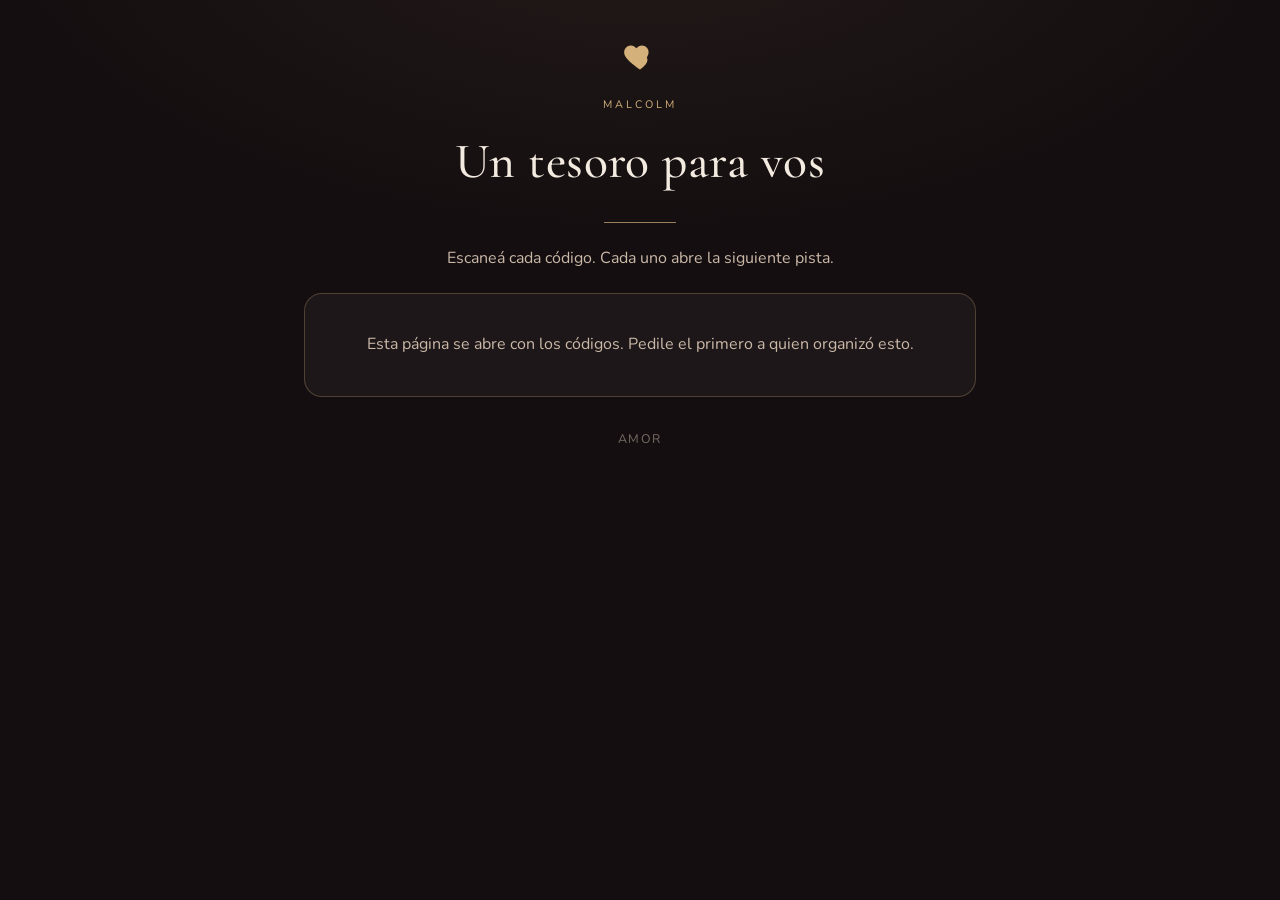
==== index.html @ dff25304 "Add hunt viewer page" ====
<!DOCTYPE html>
<html lang="es">
<head>
  <meta charset="utf-8" />
  <meta name="viewport" content="width=device-width, initial-scale=1, viewport-fit=cover" />
  <meta name="theme-color" content="#140e10" />
  <meta name="robots" content="noindex,nofollow" />
  <title>Para vos</title>
  <link rel="preconnect" href="https://fonts.googleapis.com" />
  <link rel="preconnect" href="https://fonts.gstatic.com" crossorigin />
  <link href="https://fonts.googleapis.com/css2?family=Cormorant+Garamond:ital,wght@0,500;0,600;1,500&family=Nunito:wght@400;600&display=swap" rel="stylesheet" />
  <link rel="stylesheet" href="styles.css" />
</head>
<body>
  <main class="wrap" id="app"></main>
  <script src="clues.js"></script>
  <script>
    const params = new URLSearchParams(location.search);
    const n = parseInt(params.get("s") || "0", 10);
    const H = window.HUNT;
    const t = (es, en) => (H.language === "en" ? en : es);

    function heart() {
      return `<div class="mark" aria-hidden="true">
        <svg viewBox="0 0 24 24" fill="currentColor"><path d="M12 21s-6.7-4.35-9.33-8.02C.7 10.4 1.1 6.9 4.1 5.4c2-.98 4.2-.2 5.5 1.5C10.9 5.2 13.1 4.42 15.1 5.4c3 1.5 3.4 5 1.43 7.58C18.7 16.65 12 21 12 21z"/></svg>
      </div>`;
    }

    function renderCover() {
      document.getElementById("app").innerHTML = `
        ${heart()}
        <p class="kicker">${H.fromName}</p>
        <h1>${H.title}</h1>
        <div class="rule"></div>
        <p class="sub">${H.subtitle}</p>
        <section class="card cover">
          <p>${t(
            "Esta página se abre con los códigos. Pedile el primero a quien organizó esto.",
            "This page opens from the codes. Ask whoever planned this for the first one."
          )}</p>
        </section>
        <p class="foot">${H.herName}</p>`;
    }

    function renderStop(stop) {
      const isFinal = !!stop.final;
      const locked = isFinal && H.finalUnlock && H.finalUnlock.trim() !== "";
      const img = stop.image
        ? `<div class="media"><img alt="" src="${stop.image}" /></div>`
        : "";
      const gallery = (stop.images || [])
        .filter(Boolean)
        .map((src) => `<img alt="" src="${src}" />`)
        .join("");
      const audio = stop.audio
        ? `<audio controls src="${stop.audio}"></audio>`
        : "";
      const hint = stop.hint
        ? `<div class="hint-wrap">
             <button type="button" id="hintBtn">${t("Necesito una pista", "I need a hint")}</button>
             <p class="hint" id="hintText">${stop.hint}</p>
           </div>`
        : "";

      const body = isFinal
        ? `<div id="finalBox" ${locked ? "hidden" : ""}>
             <div class="letter">${escapeHtml(stop.letter || "")}</div>
             ${gallery ? `<div class="gallery">${gallery}</div>` : ""}
             ${audio}
           </div>
           ${locked ? `<div id="lockBox">
             <p class="sub">${t("Una palabra para abrir la carta.", "One word opens the letter.")}</p>
             <div class="unlock">
               <input id="unlockIn" autocomplete="off" autocapitalize="none" />
               <button type="button" id="unlockBtn">${t("Abrir", "Open")}</button>
             </div>
             <p class="err" id="unlockErr" hidden>${t("No es esa.", "Not that one.")}</p>
           </div>` : ""}`
        : `<p class="clue">${escapeHtml(stop.clue || "")}</p>${img}${audio}${hint}`;

      document.getElementById("app").innerHTML = `
        ${heart()}
        <p class="kicker">${t("Pista", "Clue")} ${stop.n}</p>
        <h2>${escapeHtml(stop.title || "")}</h2>
        <div class="rule"></div>
        <section class="card">${body}</section>
        <p class="foot">${H.fromName}</p>`;

      const hb = document.getElementById("hintBtn");
      if (hb) hb.addEventListener("click", () => {
        document.getElementById("hintText").classList.add("show");
      });
      const ub = document.getElementById("unlockBtn");
      if (ub) ub.addEventListener("click", tryUnlock);
    }

    function tryUnlock() {
      const val = (document.getElementById("unlockIn").value || "").trim().toLowerCase();
      const want = H.finalUnlock.trim().toLowerCase();
      if (val === want) {
        document.getElementById("lockBox").hidden = true;
        document.getElementById("finalBox").hidden = false;
      } else {
        document.getElementById("unlockErr").hidden = false;
      }
    }

    function escapeHtml(s) {
      return String(s)
        .replace(/&/g, "&amp;")
        .replace(/</g, "&lt;")
        .replace(/>/g, "&gt;");
    }

    const stop = (H.stops || []).find((x) => x.n === n);
    if (!stop) renderCover();
    else renderStop(stop);
  </script>
</body>
</html>
---- styles.css ----
:root {
  --bg: #140e10;
  --bg-2: #1d1418;
  --ink: #f4ebe0;
  --muted: #cbb9a8;
  --gold: #d4b07a;
  --gold-2: #e8c992;
  --line: rgba(212, 176, 122, 0.28);
  --card: rgba(255, 247, 236, 0.04);
}

* { box-sizing: border-box; }
html, body { margin: 0; padding: 0; }
body {
  min-height: 100dvh;
  background:
    radial-gradient(1200px 600px at 50% -10%, rgba(212,176,122,0.08), transparent 55%),
    var(--bg);
  color: var(--ink);
  font-family: "Nunito", system-ui, sans-serif;
  line-height: 1.55;
}

.wrap {
  width: min(42rem, calc(100% - 2rem));
  margin: 0 auto;
  padding: 2.4rem 0 4rem;
}

.mark {
  display: flex;
  justify-content: center;
  margin-bottom: 1.4rem;
  color: var(--gold);
}
.mark svg { width: 36px; height: 36px; }

.kicker {
  text-align: center;
  letter-spacing: 0.28em;
  text-transform: uppercase;
  font-size: 0.68rem;
  color: var(--gold);
  margin: 0 0 0.6rem;
}

h1, h2 {
  font-family: "Cormorant Garamond", Georgia, serif;
  font-weight: 500;
  text-align: center;
  margin: 0;
}
h1 { font-size: clamp(2rem, 7vw, 3.1rem); letter-spacing: 0.01em; }
h2 { font-size: clamp(1.7rem, 6vw, 2.4rem); color: var(--gold-2); }

.sub {
  text-align: center;
  color: var(--muted);
  margin: 0.7rem 0 0;
}

.rule {
  width: 72px;
  height: 1px;
  background: var(--gold);
  margin: 1.4rem auto;
  opacity: 0.7;
}

.card {
  background: var(--card);
  border: 1px solid var(--line);
  border-radius: 18px;
  padding: 1.35rem 1.25rem 1.5rem;
  margin-top: 1.4rem;
}

.clue {
  font-family: "Cormorant Garamond", Georgia, serif;
  font-size: clamp(1.25rem, 4.4vw, 1.55rem);
  line-height: 1.45;
  white-space: pre-wrap;
}

.letter {
  font-family: "Cormorant Garamond", Georgia, serif;
  font-size: clamp(1.2rem, 4.2vw, 1.45rem);
  line-height: 1.5;
  white-space: pre-wrap;
}

.hint-wrap { margin-top: 1.1rem; text-align: center; }
button, .btn {
  appearance: none;
  border: 1px solid var(--line);
  background: transparent;
  color: var(--gold);
  font-family: inherit;
  font-size: 0.85rem;
  letter-spacing: 0.08em;
  text-transform: uppercase;
  padding: 0.55rem 0.9rem;
  border-radius: 999px;
  cursor: pointer;
}
button:active { transform: scale(0.98); }
.hint {
  display: none;
  margin-top: 0.8rem;
  color: var(--muted);
  font-size: 0.95rem;
}
.hint.show { display: block; }

.media {
  margin-top: 1.15rem;
  border-radius: 14px;
  overflow: hidden;
  border: 1px solid var(--line);
}
.media img, .gallery img {
  display: block;
  width: 100%;
  height: auto;
}
.gallery {
  display: grid;
  gap: 0.75rem;
  margin-top: 1.2rem;
}
audio {
  width: 100%;
  margin-top: 1rem;
}

.unlock {
  display: flex;
  gap: 0.5rem;
  margin-top: 1rem;
}
.unlock input {
  flex: 1;
  background: #0e0a0c;
  border: 1px solid var(--line);
  color: var(--ink);
  border-radius: 10px;
  padding: 0.7rem 0.8rem;
  font-family: inherit;
}
.err { color: #e8a0a0; font-size: 0.85rem; text-align: center; margin-top: 0.5rem; }

.cover p { text-align: center; color: var(--muted); }

.foot {
  text-align: center;
  margin-top: 2rem;
  color: rgba(203,185,168,0.55);
  font-size: 0.78rem;
  letter-spacing: 0.12em;
  text-transform: uppercase;
}

.print-page { background: #f6f1ea; color: #1b1412; }
.print-grid {
  display: grid;
  grid-template-columns: repeat(auto-fill, minmax(240px, 1fr));
  gap: 16px;
  padding: 16px;
}
.print-card {
  background: #fff;
  border: 1px solid #d9cbb8;
  border-radius: 16px;
  padding: 16px;
  text-align: center;
  page-break-inside: avoid;
}
.print-card img { width: 200px; height: 200px; }
.print-card .pn { font-family: "Cormorant Garamond", Georgia, serif; font-size: 1.3rem; margin: 8px 0 0; }
.print-card .ps { font-size: 0.75rem; color: #6b5b4e; margin-top: 4px; }
@media print {
  .no-print { display: none !important; }
  .print-card { break-inside: avoid; }
}
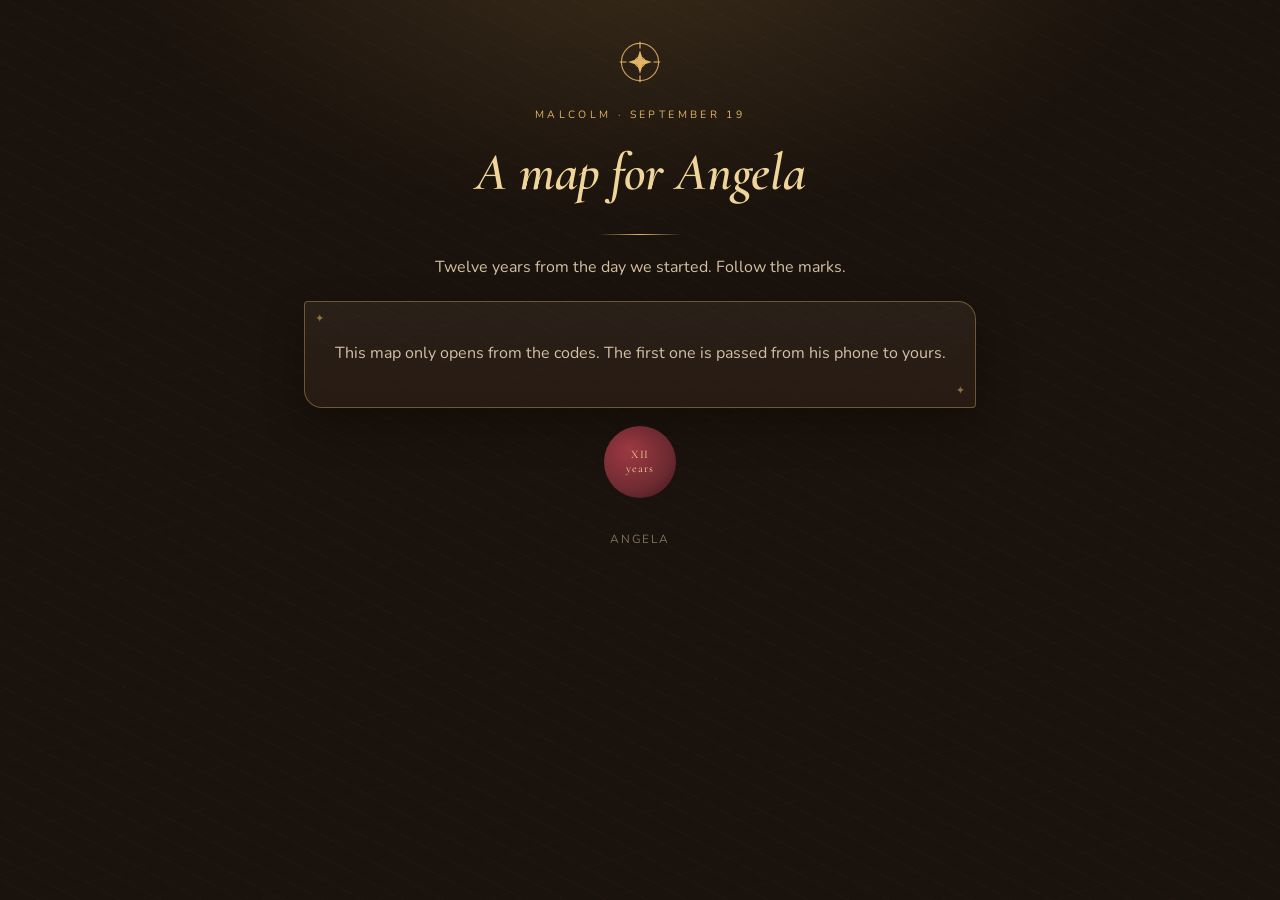
==== commit c9c24332: "Treasure-map CSS and anniversary viewer" ====
--- a/index.html
+++ b/index.html
@@ -1,14 +1,14 @@
 <!DOCTYPE html>
-<html lang="es">
+<html lang="en">
 <head>
   <meta charset="utf-8" />
   <meta name="viewport" content="width=device-width, initial-scale=1, viewport-fit=cover" />
-  <meta name="theme-color" content="#140e10" />
+  <meta name="theme-color" content="#1a120c" />
   <meta name="robots" content="noindex,nofollow" />
-  <title>Para vos</title>
+  <title>A map for Angela</title>
   <link rel="preconnect" href="https://fonts.googleapis.com" />
   <link rel="preconnect" href="https://fonts.gstatic.com" crossorigin />
-  <link href="https://fonts.googleapis.com/css2?family=Cormorant+Garamond:ital,wght@0,500;0,600;1,500&family=Nunito:wght@400;600&display=swap" rel="stylesheet" />
+  <link href="https://fonts.googleapis.com/css2?family=Cormorant+Garamond:ital,wght@0,600;1,500;1,600&family=Nunito:wght@400;600&display=swap" rel="stylesheet" />
   <link rel="stylesheet" href="styles.css" />
 </head>
 <body>
@@ -19,102 +19,42 @@
     const n = parseInt(params.get("s") || "0", 10);
     const H = window.HUNT;
     const t = (es, en) => (H.language === "en" ? en : es);
-
-    function heart() {
-      return `<div class="mark" aria-hidden="true">
-        <svg viewBox="0 0 24 24" fill="currentColor"><path d="M12 21s-6.7-4.35-9.33-8.02C.7 10.4 1.1 6.9 4.1 5.4c2-.98 4.2-.2 5.5 1.5C10.9 5.2 13.1 4.42 15.1 5.4c3 1.5 3.4 5 1.43 7.58C18.7 16.65 12 21 12 21z"/></svg>
-      </div>`;
+    const total = (H.stops || []).length;
+    function mark() {
+      return `<div class="mark" aria-hidden="true"><svg viewBox="0 0 64 64" fill="none"><circle cx="32" cy="32" r="22" stroke="currentColor" stroke-width="1.4" opacity="0.85"/><circle cx="32" cy="32" r="6" stroke="currentColor" stroke-width="1.2"/><path d="M32 8v8M32 48v8M8 32h8M48 32h8" stroke="currentColor" stroke-width="1.4"/><path d="M32 18l3.2 10.4L46 32l-10.8 3.6L32 46l-3.2-10.4L18 32l10.8-3.6z" fill="currentColor"/></svg></div>`;
     }
-
     function renderCover() {
-      document.getElementById("app").innerHTML = `
-        ${heart()}
-        <p class="kicker">${H.fromName}</p>
-        <h1>${H.title}</h1>
-        <div class="rule"></div>
-        <p class="sub">${H.subtitle}</p>
-        <section class="card cover">
-          <p>${t(
-            "Esta página se abre con los códigos. Pedile el primero a quien organizó esto.",
-            "This page opens from the codes. Ask whoever planned this for the first one."
-          )}</p>
-        </section>
-        <p class="foot">${H.herName}</p>`;
+      document.getElementById("app").innerHTML = `${mark()}<p class="kicker">${H.fromName} · September 19</p><h1>${H.title}</h1><div class="rule"></div><p class="sub">${H.subtitle}</p><section class="card cover"><p>This map only opens from the codes. The first one is passed from his phone to yours.</p></section><div class="seal">XII<br/>years</div><p class="foot">${H.herName}</p>`;
     }
-
     function renderStop(stop) {
       const isFinal = !!stop.final;
       const locked = isFinal && H.finalUnlock && H.finalUnlock.trim() !== "";
-      const img = stop.image
-        ? `<div class="media"><img alt="" src="${stop.image}" /></div>`
-        : "";
-      const gallery = (stop.images || [])
-        .filter(Boolean)
-        .map((src) => `<img alt="" src="${src}" />`)
-        .join("");
-      const audio = stop.audio
-        ? `<audio controls src="${stop.audio}"></audio>`
-        : "";
-      const hint = stop.hint
-        ? `<div class="hint-wrap">
-             <button type="button" id="hintBtn">${t("Necesito una pista", "I need a hint")}</button>
-             <p class="hint" id="hintText">${stop.hint}</p>
-           </div>`
-        : "";
-
+      const img = stop.image ? `<div class="media"><img alt="" src="${stop.image}" /></div>` : "";
+      const gallery = (stop.images || []).filter(Boolean).map((src) => `<img alt="" src="${src}" />`).join("");
+      const video = stop.video ? `<div class="media"><video controls playsinline src="${stop.video}"></video></div>` : "";
+      const hint = stop.hint ? `<div class="hint-wrap"><button type="button" id="hintBtn">A quieter hint</button><p class="hint" id="hintText">${stop.hint}</p></div>` : "";
       const body = isFinal
-        ? `<div id="finalBox" ${locked ? "hidden" : ""}>
-             <div class="letter">${escapeHtml(stop.letter || "")}</div>
-             ${gallery ? `<div class="gallery">${gallery}</div>` : ""}
-             ${audio}
-           </div>
-           ${locked ? `<div id="lockBox">
-             <p class="sub">${t("Una palabra para abrir la carta.", "One word opens the letter.")}</p>
-             <div class="unlock">
-               <input id="unlockIn" autocomplete="off" autocapitalize="none" />
-               <button type="button" id="unlockBtn">${t("Abrir", "Open")}</button>
-             </div>
-             <p class="err" id="unlockErr" hidden>${t("No es esa.", "Not that one.")}</p>
-           </div>` : ""}`
-        : `<p class="clue">${escapeHtml(stop.clue || "")}</p>${img}${audio}${hint}`;
-
-      document.getElementById("app").innerHTML = `
-        ${heart()}
-        <p class="kicker">${t("Pista", "Clue")} ${stop.n}</p>
-        <h2>${escapeHtml(stop.title || "")}</h2>
-        <div class="rule"></div>
-        <section class="card">${body}</section>
-        <p class="foot">${H.fromName}</p>`;
-
+        ? `<div id="finalBox" ${locked ? "hidden" : ""}><div class="letter">${escapeHtml(stop.letter || "")}</div>${gallery ? `<div class="gallery">${gallery}</div>` : ""}${video}</div>${locked ? `<div id="lockBox"><p class="sub">Eight digits. The day the map began.</p><div class="unlock"><input id="unlockIn" inputmode="numeric" pattern="[0-9]*" autocomplete="off" placeholder="MMDDYYYY" /><button type="button" id="unlockBtn">Break the seal</button></div><p class="err" id="unlockErr" hidden>Not that date.</p></div>` : ""}`
+        : `<p class="clue">${escapeHtml(stop.clue || "")}</p>${img}${video}${hint}`;
+      const label = isFinal ? "X marks the spot" : `Chart ${roman(stop.n)} of ${roman(total)}`;
+      document.getElementById("app").innerHTML = `${mark()}<p class="kicker">${label}</p><h2>${escapeHtml(stop.title || "")}</h2><div class="rule"></div><section class="card">${body}</section><p class="foot">${H.fromName} · Angela</p>`;
       const hb = document.getElementById("hintBtn");
-      if (hb) hb.addEventListener("click", () => {
-        document.getElementById("hintText").classList.add("show");
-      });
+      if (hb) hb.addEventListener("click", () => document.getElementById("hintText").classList.add("show"));
       const ub = document.getElementById("unlockBtn");
       if (ub) ub.addEventListener("click", tryUnlock);
+      const inp = document.getElementById("unlockIn");
+      if (inp) inp.addEventListener("keydown", (e) => { if (e.key === "Enter") tryUnlock(); });
     }
-
     function tryUnlock() {
-      const val = (document.getElementById("unlockIn").value || "").trim().toLowerCase();
-      const want = H.finalUnlock.trim().toLowerCase();
-      if (val === want) {
-        document.getElementById("lockBox").hidden = true;
-        document.getElementById("finalBox").hidden = false;
-      } else {
-        document.getElementById("unlockErr").hidden = false;
-      }
+      const val = (document.getElementById("unlockIn").value || "").replace(/\D/g, "");
+      const want = H.finalUnlock.replace(/\D/g, "");
+      if (val === want) { document.getElementById("lockBox").hidden = true; document.getElementById("finalBox").hidden = false; }
+      else { document.getElementById("unlockErr").hidden = false; }
     }
-
-    function escapeHtml(s) {
-      return String(s)
-        .replace(/&/g, "&amp;")
-        .replace(/</g, "&lt;")
-        .replace(/>/g, "&gt;");
-    }
-
+    function roman(n) { return ({1:"I",2:"II",3:"III",4:"IV",5:"V"})[n] || String(n); }
+    function escapeHtml(s) { return String(s).replace(/&/g,"&amp;").replace(/</g,"&lt;").replace(/>/g,"&gt;"); }
     const stop = (H.stops || []).find((x) => x.n === n);
-    if (!stop) renderCover();
-    else renderStop(stop);
+    if (!stop) renderCover(); else renderStop(stop);
   </script>
 </body>
 </html>
--- a/styles.css
+++ b/styles.css
@@ -1,184 +1,54 @@
 :root {
-  --bg: #140e10;
-  --bg-2: #1d1418;
-  --ink: #f4ebe0;
-  --muted: #cbb9a8;
-  --gold: #d4b07a;
-  --gold-2: #e8c992;
-  --line: rgba(212, 176, 122, 0.28);
-  --card: rgba(255, 247, 236, 0.04);
+  --bg: #1a120c;
+  --ink: #f6ead6;
+  --muted: #d3c0a4;
+  --gold: #e0b566;
+  --gold-2: #f0d59a;
+  --wine: #6e2b32;
+  --line: rgba(224, 181, 102, 0.38);
+  --card: #2a1c14;
 }
-
 * { box-sizing: border-box; }
 html, body { margin: 0; padding: 0; }
 body {
   min-height: 100dvh;
-  background:
-    radial-gradient(1200px 600px at 50% -10%, rgba(212,176,122,0.08), transparent 55%),
-    var(--bg);
   color: var(--ink);
   font-family: "Nunito", system-ui, sans-serif;
   line-height: 1.55;
+  background-color: var(--bg);
+  background-image:
+    radial-gradient(900px 500px at 50% -8%, rgba(224,181,102,0.16), transparent 58%),
+    repeating-linear-gradient(28deg, transparent 0 18px, rgba(224,181,102,0.025) 18px 19px),
+    repeating-linear-gradient(-18deg, transparent 0 34px, rgba(110,43,50,0.05) 34px 35px);
 }
-
-.wrap {
-  width: min(42rem, calc(100% - 2rem));
-  margin: 0 auto;
-  padding: 2.4rem 0 4rem;
-}
-
-.mark {
-  display: flex;
-  justify-content: center;
-  margin-bottom: 1.4rem;
-  color: var(--gold);
-}
-.mark svg { width: 36px; height: 36px; }
-
-.kicker {
-  text-align: center;
-  letter-spacing: 0.28em;
-  text-transform: uppercase;
-  font-size: 0.68rem;
-  color: var(--gold);
-  margin: 0 0 0.6rem;
-}
-
-h1, h2 {
-  font-family: "Cormorant Garamond", Georgia, serif;
-  font-weight: 500;
-  text-align: center;
-  margin: 0;
-}
-h1 { font-size: clamp(2rem, 7vw, 3.1rem); letter-spacing: 0.01em; }
-h2 { font-size: clamp(1.7rem, 6vw, 2.4rem); color: var(--gold-2); }
-
-.sub {
-  text-align: center;
-  color: var(--muted);
-  margin: 0.7rem 0 0;
-}
-
-.rule {
-  width: 72px;
-  height: 1px;
-  background: var(--gold);
-  margin: 1.4rem auto;
-  opacity: 0.7;
-}
-
-.card {
-  background: var(--card);
-  border: 1px solid var(--line);
-  border-radius: 18px;
-  padding: 1.35rem 1.25rem 1.5rem;
-  margin-top: 1.4rem;
-}
-
-.clue {
-  font-family: "Cormorant Garamond", Georgia, serif;
-  font-size: clamp(1.25rem, 4.4vw, 1.55rem);
-  line-height: 1.45;
-  white-space: pre-wrap;
-}
-
-.letter {
-  font-family: "Cormorant Garamond", Georgia, serif;
-  font-size: clamp(1.2rem, 4.2vw, 1.45rem);
-  line-height: 1.5;
-  white-space: pre-wrap;
-}
-
-.hint-wrap { margin-top: 1.1rem; text-align: center; }
-button, .btn {
-  appearance: none;
-  border: 1px solid var(--line);
-  background: transparent;
-  color: var(--gold);
-  font-family: inherit;
-  font-size: 0.85rem;
-  letter-spacing: 0.08em;
-  text-transform: uppercase;
-  padding: 0.55rem 0.9rem;
-  border-radius: 999px;
-  cursor: pointer;
-}
-button:active { transform: scale(0.98); }
-.hint {
-  display: none;
-  margin-top: 0.8rem;
-  color: var(--muted);
-  font-size: 0.95rem;
-}
+.wrap { width: min(42rem, calc(100% - 2rem)); margin: 0 auto; padding: 2.2rem 0 4rem; }
+.mark { display: flex; justify-content: center; margin-bottom: 1.1rem; color: var(--gold); }
+.mark svg { width: 54px; height: 54px; }
+.kicker { text-align: center; letter-spacing: 0.32em; text-transform: uppercase; font-size: 0.66rem; color: var(--gold); margin: 0 0 0.55rem; }
+h1, h2 { font-family: "Cormorant Garamond", Georgia, serif; font-weight: 600; font-style: italic; text-align: center; margin: 0; }
+h1 { font-size: clamp(2.1rem, 8vw, 3.3rem); color: var(--gold-2); }
+h2 { font-size: clamp(1.7rem, 6vw, 2.5rem); color: var(--gold-2); }
+.sub { text-align: center; color: var(--muted); margin: 0.7rem 0 0; }
+.rule { width: 84px; height: 1px; background: linear-gradient(90deg, transparent, var(--gold), transparent); margin: 1.25rem auto; }
+.card { position: relative; background: linear-gradient(180deg, rgba(243,226,196,0.07), rgba(42,28,20,0.88)); border: 1px solid var(--line); border-radius: 4px 18px 4px 18px; padding: 1.45rem 1.3rem 1.55rem; margin-top: 1.35rem; box-shadow: 0 18px 40px rgba(0,0,0,0.28); }
+.card::before, .card::after { content: "\2726"; position: absolute; color: var(--gold); opacity: 0.55; font-size: 0.7rem; }
+.card::before { top: 8px; left: 10px; }
+.card::after { bottom: 8px; right: 10px; }
+.clue, .letter { font-family: "Cormorant Garamond", Georgia, serif; font-size: clamp(1.28rem, 4.5vw, 1.62rem); line-height: 1.48; white-space: pre-wrap; }
+.hint-wrap { margin-top: 1.15rem; text-align: center; }
+button, .btn { appearance: none; border: 1px solid var(--gold); background: rgba(110, 43, 50, 0.35); color: var(--gold-2); font-family: inherit; font-size: 0.8rem; letter-spacing: 0.1em; text-transform: uppercase; padding: 0.62rem 1rem; border-radius: 999px; cursor: pointer; }
+.hint { display: none; margin-top: 0.8rem; color: var(--muted); font-size: 0.95rem; }
 .hint.show { display: block; }
-
-.media {
-  margin-top: 1.15rem;
-  border-radius: 14px;
-  overflow: hidden;
-  border: 1px solid var(--line);
-}
-.media img, .gallery img {
-  display: block;
-  width: 100%;
-  height: auto;
-}
-.gallery {
-  display: grid;
-  gap: 0.75rem;
-  margin-top: 1.2rem;
-}
-audio {
-  width: 100%;
-  margin-top: 1rem;
-}
-
-.unlock {
-  display: flex;
-  gap: 0.5rem;
-  margin-top: 1rem;
-}
-.unlock input {
-  flex: 1;
-  background: #0e0a0c;
-  border: 1px solid var(--line);
-  color: var(--ink);
-  border-radius: 10px;
-  padding: 0.7rem 0.8rem;
-  font-family: inherit;
-}
+.media { margin-top: 1.15rem; border-radius: 8px; overflow: hidden; border: 1px solid var(--line); }
+.media img, .gallery img, .media video { display: block; width: 100%; height: auto; }
+.gallery { display: grid; gap: 0.75rem; margin-top: 1.2rem; }
+.unlock { display: flex; gap: 0.5rem; margin-top: 1rem; }
+.unlock input { flex: 1; background: #140e0a; border: 1px solid var(--line); color: var(--ink); border-radius: 8px; padding: 0.7rem 0.8rem; letter-spacing: 0.12em; }
 .err { color: #e8a0a0; font-size: 0.85rem; text-align: center; margin-top: 0.5rem; }
-
 .cover p { text-align: center; color: var(--muted); }
-
-.foot {
-  text-align: center;
-  margin-top: 2rem;
-  color: rgba(203,185,168,0.55);
-  font-size: 0.78rem;
-  letter-spacing: 0.12em;
-  text-transform: uppercase;
-}
-
-.print-page { background: #f6f1ea; color: #1b1412; }
-.print-grid {
-  display: grid;
-  grid-template-columns: repeat(auto-fill, minmax(240px, 1fr));
-  gap: 16px;
-  padding: 16px;
-}
-.print-card {
-  background: #fff;
-  border: 1px solid #d9cbb8;
-  border-radius: 16px;
-  padding: 16px;
-  text-align: center;
-  page-break-inside: avoid;
-}
-.print-card img { width: 200px; height: 200px; }
-.print-card .pn { font-family: "Cormorant Garamond", Georgia, serif; font-size: 1.3rem; margin: 8px 0 0; }
-.print-card .ps { font-size: 0.75rem; color: #6b5b4e; margin-top: 4px; }
-@media print {
-  .no-print { display: none !important; }
-  .print-card { break-inside: avoid; }
-}
+.seal { width: 72px; height: 72px; margin: 1.1rem auto 0; border-radius: 50%; background: radial-gradient(circle at 35% 30%, #a33b44, var(--wine) 62%, #3d1418); color: var(--gold-2); display: grid; place-items: center; font-family: "Cormorant Garamond", Georgia, serif; font-size: 0.72rem; letter-spacing: 0.08em; text-align: center; line-height: 1.15; }
+.foot { text-align: center; margin-top: 2rem; color: rgba(211,192,164,0.55); font-size: 0.74rem; letter-spacing: 0.16em; text-transform: uppercase; }
+.print-page { background: #ead7b8; color: #3a2418; }
+.print-grid { display: grid; grid-template-columns: repeat(auto-fill, minmax(240px, 1fr)); gap: 16px; padding: 16px; }
+.print-card { background: #f6e7c8; border: 2px dashed #8a5a28; border-radius: 8px; padding: 16px; text-align: center; }
+@media print { .no-print { display: none !important; } }
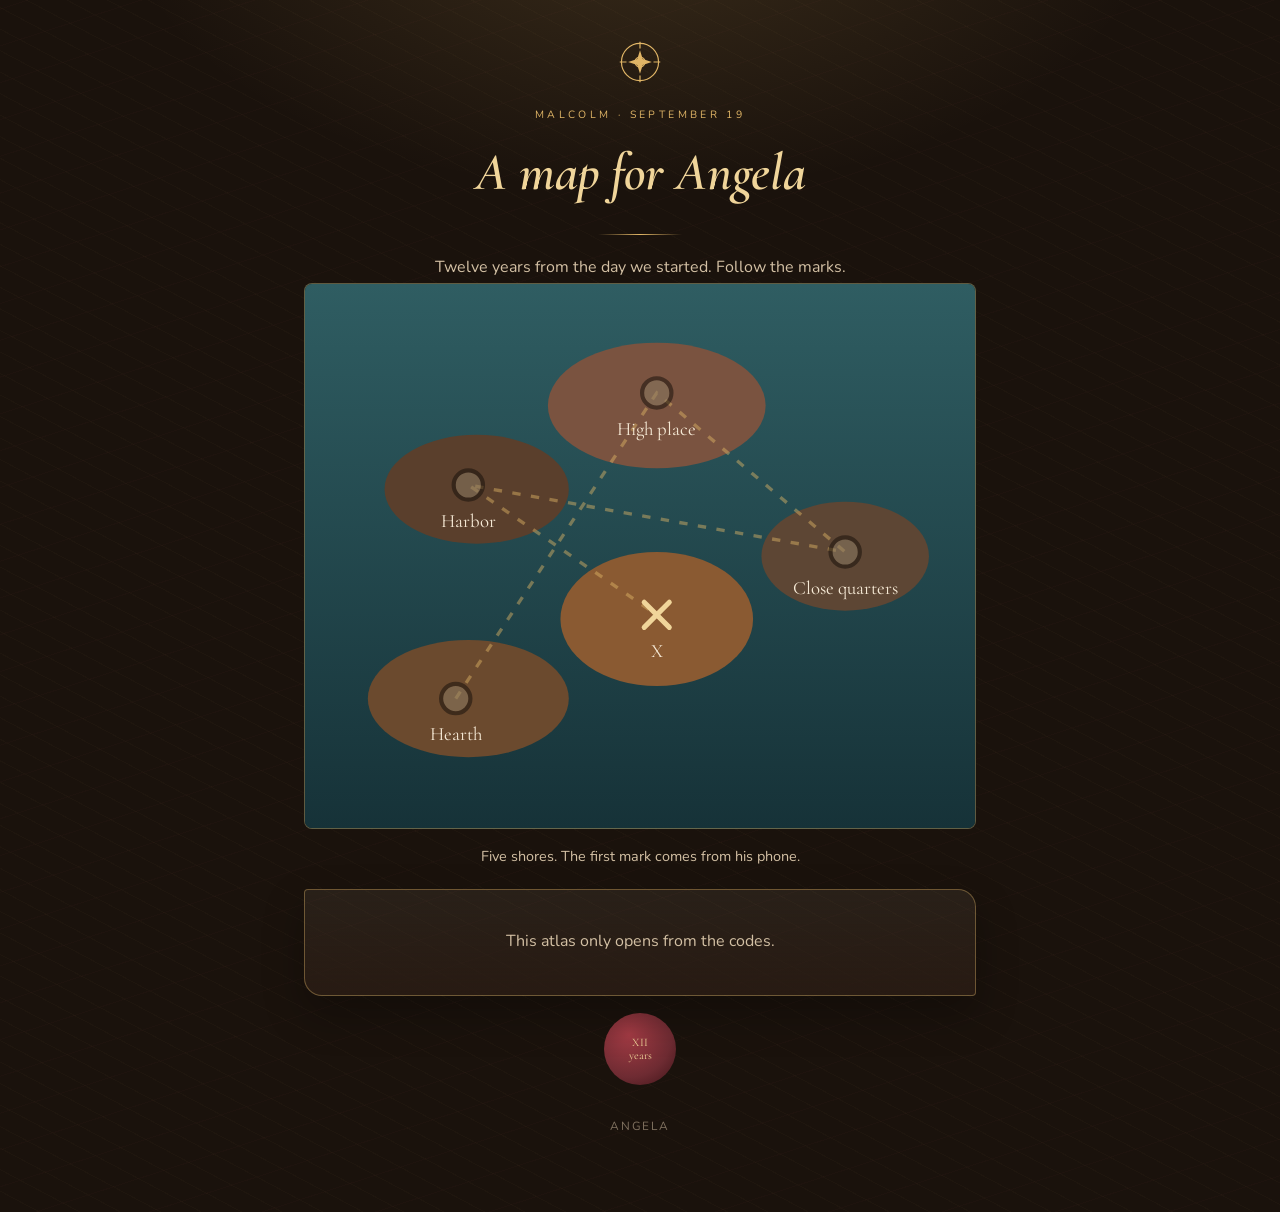
==== commit 089b7976: "Replace viewer with interactive atlas" ====
--- a/index.html
+++ b/index.html
@@ -4,12 +4,9 @@
   <meta charset="utf-8" />
   <meta name="viewport" content="width=device-width, initial-scale=1, viewport-fit=cover" />
   <meta name="theme-color" content="#1a120c" />
-  <meta name="robots" content="noindex,nofollow" />
   <title>A map for Angela</title>
-  <link rel="preconnect" href="https://fonts.googleapis.com" />
-  <link rel="preconnect" href="https://fonts.gstatic.com" crossorigin />
+  <link rel="stylesheet" href="styles.css" />
   <link href="https://fonts.googleapis.com/css2?family=Cormorant+Garamond:ital,wght@0,600;1,500;1,600&family=Nunito:wght@400;600&display=swap" rel="stylesheet" />
-  <link rel="stylesheet" href="styles.css" />
 </head>
 <body>
   <main class="wrap" id="app"></main>
@@ -18,26 +15,73 @@
     const params = new URLSearchParams(location.search);
     const n = parseInt(params.get("s") || "0", 10);
     const H = window.HUNT;
-    const t = (es, en) => (H.language === "en" ? en : es);
     const total = (H.stops || []).length;
-    function mark() {
-      return `<div class="mark" aria-hidden="true"><svg viewBox="0 0 64 64" fill="none"><circle cx="32" cy="32" r="22" stroke="currentColor" stroke-width="1.4" opacity="0.85"/><circle cx="32" cy="32" r="6" stroke="currentColor" stroke-width="1.2"/><path d="M32 8v8M32 48v8M8 32h8M48 32h8" stroke="currentColor" stroke-width="1.4"/><path d="M32 18l3.2 10.4L46 32l-10.8 3.6L32 46l-3.2-10.4L18 32l10.8-3.6z" fill="currentColor"/></svg></div>`;
+    const KEY = "angela-atlas";
+    function foundSet() {
+      try { return new Set(JSON.parse(localStorage.getItem(KEY) || "[]")); }
+      catch { return new Set(); }
     }
+    function markFound(num) {
+      const s = foundSet(); s.add(num);
+      localStorage.setItem(KEY, JSON.stringify([...s]));
+    }
+    function markIcon() {
+      return `<div class="mark" aria-hidden="true"><svg viewBox="0 0 64 64" fill="none"><circle cx="32" cy="32" r="22" stroke="currentColor" stroke-width="1.4"/><circle cx="32" cy="32" r="6" stroke="currentColor" stroke-width="1.2"/><path d="M32 8v8M32 48v8M8 32h8M48 32h8" stroke="currentColor" stroke-width="1.4"/><path d="M32 18l3.2 10.4L46 32l-10.8 3.6L32 46l-3.2-10.4L18 32l10.8-3.6z" fill="currentColor"/></svg></div>`;
+    }
+    function atlasSvg(currentN) {
+      const pins = H.pins || [];
+      const found = foundSet();
+      const path = pins.slice().sort((a,b)=>a.n-b.n).map(p => p.x+","+p.y).join(" ");
+      const pinSvg = pins.map((p) => {
+        let cls = "pin dim";
+        if (found.has(p.n) && p.n !== currentN) cls = "pin found";
+        if (p.n === currentN) cls = "pin current";
+        const glyph = p.id === "cross"
+          ? `<path class="xmark" d="M${p.x-6} ${p.y-6}l12 12M${p.x+6} ${p.y-6}l-12 12"/>`
+          : `<circle class="dot" cx="${p.x}" cy="${p.y}" r="7"/>`;
+        return `<g class="${cls}" data-id="${p.id}"><circle class="hit" cx="${p.x}" cy="${p.y}" r="22"/>${glyph}<text x="${p.x}" y="${p.y+20}" text-anchor="middle">${p.label}</text></g>`;
+      }).join("");
+      return `<div class="atlas-wrap"><svg viewBox="0 0 320 260"><defs><linearGradient id="sea" x1="0" y1="0" x2="0" y2="1"><stop offset="0" stop-color="#2f5d62"/><stop offset="1" stop-color="#163238"/></linearGradient></defs><rect width="320" height="260" fill="url(#sea)"/><ellipse cx="78" cy="198" rx="48" ry="28" fill="#6b4a2e"/><ellipse cx="168" cy="58" rx="52" ry="30" fill="#7a5340"/><ellipse cx="258" cy="130" rx="40" ry="26" fill="#5d4634"/><ellipse cx="82" cy="98" rx="44" ry="26" fill="#5a3f2c"/><ellipse cx="168" cy="160" rx="46" ry="32" fill="#8a5a32"/><polyline points="${path}" fill="none" stroke="#e0b566" stroke-opacity="0.45" stroke-width="1.6" stroke-dasharray="4 5"/>${pinSvg}</svg></div>`;
+    }
+    function bindMap(wantId, onHit) {
+      document.querySelectorAll(".pin").forEach((g) => {
+        g.addEventListener("click", () => {
+          const id = g.getAttribute("data-id");
+          const note = document.getElementById("mapNote");
+          if (id === wantId) {
+            g.classList.remove("wrong","dim"); g.classList.add("current");
+            if (note) note.textContent = "Marked.";
+            onHit();
+          } else {
+            g.classList.add("wrong");
+            if (note) note.textContent = "Not this shore.";
+            setTimeout(() => g.classList.remove("wrong"), 600);
+          }
+        });
+      });
+    }
+    function roman(num) { return ({1:"I",2:"II",3:"III",4:"IV",5:"V"})[num] || String(num); }
+    function escapeHtml(s) { return String(s).replace(/&/g,"&").replace(/</g,"<").replace(/>/g,">"); }
     function renderCover() {
-      document.getElementById("app").innerHTML = `${mark()}<p class="kicker">${H.fromName} · September 19</p><h1>${H.title}</h1><div class="rule"></div><p class="sub">${H.subtitle}</p><section class="card cover"><p>This map only opens from the codes. The first one is passed from his phone to yours.</p></section><div class="seal">XII<br/>years</div><p class="foot">${H.herName}</p>`;
+      document.getElementById("app").innerHTML = `${markIcon()}<p class="kicker">${H.fromName} \u00b7 September 19</p><h1>${H.title}</h1><div class="rule"></div><p class="sub">${H.subtitle}</p>${atlasSvg(0)}<p class="map-note">Five shores. The first mark comes from his phone.</p><section class="card cover"><p>This atlas only opens from the codes.</p></section><div class="seal">XII<br/>years</div><p class="foot">${H.herName}</p>`;
     }
     function renderStop(stop) {
       const isFinal = !!stop.final;
-      const locked = isFinal && H.finalUnlock && H.finalUnlock.trim() !== "";
+      const dateLocked = isFinal && H.finalUnlock && H.finalUnlock.trim() !== "";
       const img = stop.image ? `<div class="media"><img alt="" src="${stop.image}" /></div>` : "";
       const gallery = (stop.images || []).filter(Boolean).map((src) => `<img alt="" src="${src}" />`).join("");
       const video = stop.video ? `<div class="media"><video controls playsinline src="${stop.video}"></video></div>` : "";
       const hint = stop.hint ? `<div class="hint-wrap"><button type="button" id="hintBtn">A quieter hint</button><p class="hint" id="hintText">${stop.hint}</p></div>` : "";
-      const body = isFinal
-        ? `<div id="finalBox" ${locked ? "hidden" : ""}><div class="letter">${escapeHtml(stop.letter || "")}</div>${gallery ? `<div class="gallery">${gallery}</div>` : ""}${video}</div>${locked ? `<div id="lockBox"><p class="sub">Eight digits. The day the map began.</p><div class="unlock"><input id="unlockIn" inputmode="numeric" pattern="[0-9]*" autocomplete="off" placeholder="MMDDYYYY" /><button type="button" id="unlockBtn">Break the seal</button></div><p class="err" id="unlockErr" hidden>Not that date.</p></div>` : ""}`
-        : `<p class="clue">${escapeHtml(stop.clue || "")}</p>${img}${video}${hint}`;
+      const hunt = isFinal
+        ? `<p class="clue">${escapeHtml(stop.riddle || "Put your finger on the X.")}</p>${atlasSvg(stop.n)}<p class="map-note" id="mapNote">Touch the X to break the first seal.</p><div class="reveal" id="afterMap"><div id="lockBox" ${dateLocked ? "" : "hidden"}><p class="sub">Eight digits. The day the map began.</p><div class="unlock"><input id="unlockIn" inputmode="numeric" autocomplete="off" placeholder="MMDDYYYY" /><button type="button" id="unlockBtn">Break the seal</button></div><p class="err" id="unlockErr" hidden>Not that date.</p></div><div id="finalBox" ${dateLocked ? "hidden" : ""}><div class="letter">${escapeHtml(stop.letter || "")}</div>${gallery ? `<div class="gallery">${gallery}</div>` : ""}${video}</div></div>`
+        : `<p class="clue">${escapeHtml(stop.riddle || "")}</p>${atlasSvg(stop.n)}<p class="map-note" id="mapNote">Touch the right shore.</p><div class="reveal" id="afterMap"><p class="clue">${escapeHtml(stop.clue || "")}</p>${img}${hint}</div>`;
       const label = isFinal ? "X marks the spot" : `Chart ${roman(stop.n)} of ${roman(total)}`;
-      document.getElementById("app").innerHTML = `${mark()}<p class="kicker">${label}</p><h2>${escapeHtml(stop.title || "")}</h2><div class="rule"></div><section class="card">${body}</section><p class="foot">${H.fromName} · Angela</p>`;
+      document.getElementById("app").innerHTML = `${markIcon()}<p class="kicker">${label}</p><h2>${escapeHtml(stop.title || "")}</h2><div class="rule"></div><section class="card">${hunt}</section><p class="foot">${H.fromName} \u00b7 Angela</p>`;
+      bindMap(stop.pin, () => {
+        markFound(stop.n);
+        const box = document.getElementById("afterMap");
+        if (box) box.classList.add("open");
+      });
       const hb = document.getElementById("hintBtn");
       if (hb) hb.addEventListener("click", () => document.getElementById("hintText").classList.add("show"));
       const ub = document.getElementById("unlockBtn");
@@ -51,8 +95,6 @@
       if (val === want) { document.getElementById("lockBox").hidden = true; document.getElementById("finalBox").hidden = false; }
       else { document.getElementById("unlockErr").hidden = false; }
     }
-    function roman(n) { return ({1:"I",2:"II",3:"III",4:"IV",5:"V"})[n] || String(n); }
-    function escapeHtml(s) { return String(s).replace(/&/g,"&amp;").replace(/</g,"&lt;").replace(/>/g,"&gt;"); }
     const stop = (H.stops || []).find((x) => x.n === n);
     if (!stop) renderCover(); else renderStop(stop);
   </script>
--- a/styles.css
+++ b/styles.css
@@ -31,14 +31,11 @@
 .sub { text-align: center; color: var(--muted); margin: 0.7rem 0 0; }
 .rule { width: 84px; height: 1px; background: linear-gradient(90deg, transparent, var(--gold), transparent); margin: 1.25rem auto; }
 .card { position: relative; background: linear-gradient(180deg, rgba(243,226,196,0.07), rgba(42,28,20,0.88)); border: 1px solid var(--line); border-radius: 4px 18px 4px 18px; padding: 1.45rem 1.3rem 1.55rem; margin-top: 1.35rem; box-shadow: 0 18px 40px rgba(0,0,0,0.28); }
-.card::before, .card::after { content: "\2726"; position: absolute; color: var(--gold); opacity: 0.55; font-size: 0.7rem; }
-.card::before { top: 8px; left: 10px; }
-.card::after { bottom: 8px; right: 10px; }
 .clue, .letter { font-family: "Cormorant Garamond", Georgia, serif; font-size: clamp(1.28rem, 4.5vw, 1.62rem); line-height: 1.48; white-space: pre-wrap; }
+button, .btn { appearance: none; border: 1px solid var(--gold); background: rgba(110, 43, 50, 0.35); color: var(--gold-2); font-family: inherit; font-size: 0.8rem; letter-spacing: 0.1em; text-transform: uppercase; padding: 0.62rem 1rem; border-radius: 999px; cursor: pointer; }
+.hint { display: none; margin-top: 0.8rem; color: var(--muted); }
+.hint.show { display: block; }
 .hint-wrap { margin-top: 1.15rem; text-align: center; }
-button, .btn { appearance: none; border: 1px solid var(--gold); background: rgba(110, 43, 50, 0.35); color: var(--gold-2); font-family: inherit; font-size: 0.8rem; letter-spacing: 0.1em; text-transform: uppercase; padding: 0.62rem 1rem; border-radius: 999px; cursor: pointer; }
-.hint { display: none; margin-top: 0.8rem; color: var(--muted); font-size: 0.95rem; }
-.hint.show { display: block; }
 .media { margin-top: 1.15rem; border-radius: 8px; overflow: hidden; border: 1px solid var(--line); }
 .media img, .gallery img, .media video { display: block; width: 100%; height: auto; }
 .gallery { display: grid; gap: 0.75rem; margin-top: 1.2rem; }
@@ -46,7 +43,23 @@
 .unlock input { flex: 1; background: #140e0a; border: 1px solid var(--line); color: var(--ink); border-radius: 8px; padding: 0.7rem 0.8rem; letter-spacing: 0.12em; }
 .err { color: #e8a0a0; font-size: 0.85rem; text-align: center; margin-top: 0.5rem; }
 .cover p { text-align: center; color: var(--muted); }
-.seal { width: 72px; height: 72px; margin: 1.1rem auto 0; border-radius: 50%; background: radial-gradient(circle at 35% 30%, #a33b44, var(--wine) 62%, #3d1418); color: var(--gold-2); display: grid; place-items: center; font-family: "Cormorant Garamond", Georgia, serif; font-size: 0.72rem; letter-spacing: 0.08em; text-align: center; line-height: 1.15; }
+.atlas-wrap { margin: 0.2rem 0 1rem; background: radial-gradient(80% 70% at 50% 40%, #3a6a6e 0%, #1c3d42 42%, #102228 100%); border: 1px solid var(--line); border-radius: 8px; overflow: hidden; }
+.atlas-wrap svg { display: block; width: 100%; height: auto; }
+.pin { cursor: pointer; touch-action: manipulation; }
+.pin circle.hit { fill: transparent; }
+.pin .dot { fill: #f0d59a; stroke: #1a120c; stroke-width: 2; }
+.pin .xmark { fill: none; stroke: #f0d59a; stroke-width: 2.4; stroke-linecap: round; }
+.pin text { fill: #f6ead6; font-family: "Cormorant Garamond", Georgia, serif; font-size: 9px; pointer-events: none; }
+.pin.found .dot { fill: #7d9b6a; }
+.pin.current { transform-box: fill-box; transform-origin: center; animation: pulse 1.6s ease-in-out infinite; }
+.pin.current .dot { fill: #e0b566; }
+.pin.wrong .dot { fill: #c45c5c; }
+.pin.dim .dot { fill: #8a7a62; opacity: 0.55; }
+@keyframes pulse { 0%, 100% { transform: scale(1); } 50% { transform: scale(1.18); } }
+.map-note { text-align: center; color: var(--muted); font-size: 0.9rem; margin: 0.35rem 0 0; min-height: 1.3em; }
+.reveal { display: none; }
+.reveal.open { display: block; }
+.seal { width: 72px; height: 72px; margin: 1.1rem auto 0; border-radius: 50%; background: radial-gradient(circle at 35% 30%, #a33b44, var(--wine) 62%, #3d1418); color: var(--gold-2); display: grid; place-items: center; font-family: "Cormorant Garamond", Georgia, serif; font-size: 0.72rem; text-align: center; line-height: 1.15; }
 .foot { text-align: center; margin-top: 2rem; color: rgba(211,192,164,0.55); font-size: 0.74rem; letter-spacing: 0.16em; text-transform: uppercase; }
 .print-page { background: #ead7b8; color: #3a2418; }
 .print-grid { display: grid; grid-template-columns: repeat(auto-fill, minmax(240px, 1fr)); gap: 16px; padding: 16px; }
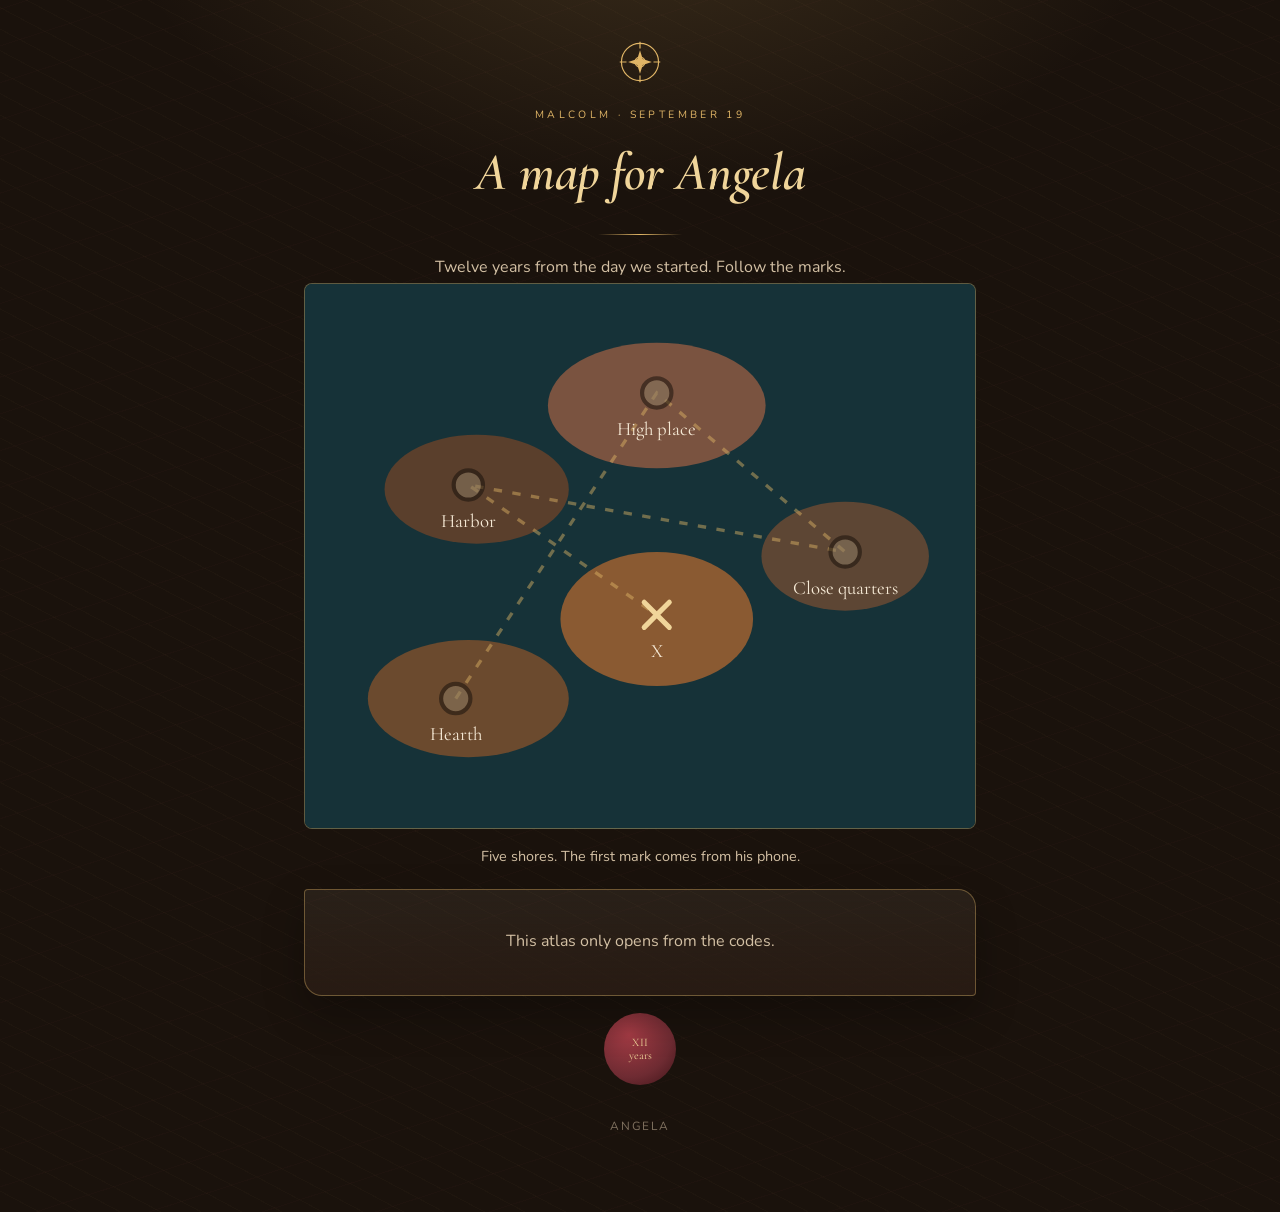
==== commit c449ae2b: "Show photo only after a wrong quiz answer" ====
--- a/index.html
+++ b/index.html
@@ -3,7 +3,6 @@
 <head>
   <meta charset="utf-8" />
   <meta name="viewport" content="width=device-width, initial-scale=1, viewport-fit=cover" />
-  <meta name="theme-color" content="#1a120c" />
   <title>A map for Angela</title>
   <link rel="stylesheet" href="styles.css" />
   <link href="https://fonts.googleapis.com/css2?family=Cormorant+Garamond:ital,wght@0,600;1,500;1,600&family=Nunito:wght@400;600&display=swap" rel="stylesheet" />
@@ -36,47 +35,60 @@
         let cls = "pin dim";
         if (found.has(p.n) && p.n !== currentN) cls = "pin found";
         if (p.n === currentN) cls = "pin current";
-        const glyph = p.id === "cross"
-          ? `<path class="xmark" d="M${p.x-6} ${p.y-6}l12 12M${p.x+6} ${p.y-6}l-12 12"/>`
-          : `<circle class="dot" cx="${p.x}" cy="${p.y}" r="7"/>`;
+        const glyph = p.id === "cross" ? `<path class="xmark" d="M${p.x-6} ${p.y-6}l12 12M${p.x+6} ${p.y-6}l-12 12"/>` : `<circle class="dot" cx="${p.x}" cy="${p.y}" r="7"/>`;
         return `<g class="${cls}" data-id="${p.id}"><circle class="hit" cx="${p.x}" cy="${p.y}" r="22"/>${glyph}<text x="${p.x}" y="${p.y+20}" text-anchor="middle">${p.label}</text></g>`;
       }).join("");
-      return `<div class="atlas-wrap"><svg viewBox="0 0 320 260"><defs><linearGradient id="sea" x1="0" y1="0" x2="0" y2="1"><stop offset="0" stop-color="#2f5d62"/><stop offset="1" stop-color="#163238"/></linearGradient></defs><rect width="320" height="260" fill="url(#sea)"/><ellipse cx="78" cy="198" rx="48" ry="28" fill="#6b4a2e"/><ellipse cx="168" cy="58" rx="52" ry="30" fill="#7a5340"/><ellipse cx="258" cy="130" rx="40" ry="26" fill="#5d4634"/><ellipse cx="82" cy="98" rx="44" ry="26" fill="#5a3f2c"/><ellipse cx="168" cy="160" rx="46" ry="32" fill="#8a5a32"/><polyline points="${path}" fill="none" stroke="#e0b566" stroke-opacity="0.45" stroke-width="1.6" stroke-dasharray="4 5"/>${pinSvg}</svg></div>`;
+      return `<div class="atlas-wrap"><svg viewBox="0 0 320 260"><rect width="320" height="260" fill="#163238"/><ellipse cx="78" cy="198" rx="48" ry="28" fill="#6b4a2e"/><ellipse cx="168" cy="58" rx="52" ry="30" fill="#7a5340"/><ellipse cx="258" cy="130" rx="40" ry="26" fill="#5d4634"/><ellipse cx="82" cy="98" rx="44" ry="26" fill="#5a3f2c"/><ellipse cx="168" cy="160" rx="46" ry="32" fill="#8a5a32"/><polyline points="${path}" fill="none" stroke="#e0b566" stroke-opacity="0.45" stroke-width="1.6" stroke-dasharray="4 5"/>${pinSvg}</svg></div>`;
     }
     function bindMap(wantId, onHit) {
       document.querySelectorAll(".pin").forEach((g) => {
         g.addEventListener("click", () => {
           const id = g.getAttribute("data-id");
           const note = document.getElementById("mapNote");
-          if (id === wantId) {
-            g.classList.remove("wrong","dim"); g.classList.add("current");
-            if (note) note.textContent = "Marked.";
-            onHit();
-          } else {
-            g.classList.add("wrong");
-            if (note) note.textContent = "Not this shore.";
-            setTimeout(() => g.classList.remove("wrong"), 600);
-          }
+          if (id === wantId) { g.classList.remove("wrong","dim"); g.classList.add("current"); if (note) note.textContent = "Marked."; onHit(); }
+          else { g.classList.add("wrong"); if (note) note.textContent = "Not this shore."; setTimeout(() => g.classList.remove("wrong"), 600); }
         });
       });
     }
     function roman(num) { return ({1:"I",2:"II",3:"III",4:"IV",5:"V"})[num] || String(num); }
     function escapeHtml(s) { return String(s).replace(/&/g,"&").replace(/</g,"<").replace(/>/g,">"); }
-    function renderCover() {
-      document.getElementById("app").innerHTML = `${markIcon()}<p class="kicker">${H.fromName} \u00b7 September 19</p><h1>${H.title}</h1><div class="rule"></div><p class="sub">${H.subtitle}</p>${atlasSvg(0)}<p class="map-note">Five shores. The first mark comes from his phone.</p><section class="card cover"><p>This atlas only opens from the codes.</p></section><div class="seal">XII<br/>years</div><p class="foot">${H.herName}</p>`;
+    function norm(s) { return String(s || "").toLowerCase().replace(/[^a-z0-9 ]/g, " ").replace(/\s+/g, " ").trim(); }
+    function okAnswer(got, accepted) {
+      const g = norm(got);
+      if (!g) return false;
+      if (g.indexOf("hologram") !== -1) return true;
+      return (accepted || []).some((a) => { const n = norm(a); return g === n || g.indexOf(n) !== -1 || n.indexOf(g) !== -1; });
     }
-    function renderStop(stop) {
-      const isFinal = !!stop.final;
-      const dateLocked = isFinal && H.finalUnlock && H.finalUnlock.trim() !== "";
-      const img = stop.image ? `<div class="media"><img alt="" src="${stop.image}" /></div>` : "";
-      const gallery = (stop.images || []).filter(Boolean).map((src) => `<img alt="" src="${src}" />`).join("");
-      const video = stop.video ? `<div class="media"><video controls playsinline src="${stop.video}"></video></div>` : "";
-      const hint = stop.hint ? `<div class="hint-wrap"><button type="button" id="hintBtn">A quieter hint</button><p class="hint" id="hintText">${stop.hint}</p></div>` : "";
-      const hunt = isFinal
-        ? `<p class="clue">${escapeHtml(stop.riddle || "Put your finger on the X.")}</p>${atlasSvg(stop.n)}<p class="map-note" id="mapNote">Touch the X to break the first seal.</p><div class="reveal" id="afterMap"><div id="lockBox" ${dateLocked ? "" : "hidden"}><p class="sub">Eight digits. The day the map began.</p><div class="unlock"><input id="unlockIn" inputmode="numeric" autocomplete="off" placeholder="MMDDYYYY" /><button type="button" id="unlockBtn">Break the seal</button></div><p class="err" id="unlockErr" hidden>Not that date.</p></div><div id="finalBox" ${dateLocked ? "hidden" : ""}><div class="letter">${escapeHtml(stop.letter || "")}</div>${gallery ? `<div class="gallery">${gallery}</div>` : ""}${video}</div></div>`
-        : `<p class="clue">${escapeHtml(stop.riddle || "")}</p>${atlasSvg(stop.n)}<p class="map-note" id="mapNote">Touch the right shore.</p><div class="reveal" id="afterMap"><p class="clue">${escapeHtml(stop.clue || "")}</p>${img}${hint}</div>`;
-      const label = isFinal ? "X marks the spot" : `Chart ${roman(stop.n)} of ${roman(total)}`;
-      document.getElementById("app").innerHTML = `${markIcon()}<p class="kicker">${label}</p><h2>${escapeHtml(stop.title || "")}</h2><div class="rule"></div><section class="card">${hunt}</section><p class="foot">${H.fromName} \u00b7 Angela</p>`;
+    function bindQuiz(questions, onDone) {
+      let i = 0;
+      const qEl = document.getElementById("quizQ");
+      const inEl = document.getElementById("quizIn");
+      const err = document.getElementById("quizErr");
+      function hidePic() {
+        const pic = document.getElementById("quizPic");
+        const wrap = document.getElementById("quizPicWrap");
+        if (pic && wrap) { wrap.hidden = true; pic.removeAttribute("src"); }
+      }
+      function show() {
+        qEl.textContent = questions[i].q;
+        hidePic();
+        inEl.value = ""; err.hidden = true; inEl.focus();
+      }
+      function showClue() {
+        const pic = document.getElementById("quizPic");
+        const wrap = document.getElementById("quizPicWrap");
+        if (pic && wrap && questions[i].image) { pic.src = questions[i].image; wrap.hidden = false; }
+        err.hidden = false; err.textContent = "Not that. Look.";
+      }
+      function check() {
+        if (okAnswer(inEl.value, questions[i].a)) { i += 1; if (i >= questions.length) onDone(); else show(); }
+        else showClue();
+      }
+      document.getElementById("quizBtn").addEventListener("click", check);
+      inEl.addEventListener("keydown", (e) => { if (e.key === "Enter") check(); });
+      show();
+    }
+    function wireHunt(stop) {
       bindMap(stop.pin, () => {
         markFound(stop.n);
         const box = document.getElementById("afterMap");
@@ -89,6 +101,32 @@
       const inp = document.getElementById("unlockIn");
       if (inp) inp.addEventListener("keydown", (e) => { if (e.key === "Enter") tryUnlock(); });
     }
+    function renderCover() {
+      document.getElementById("app").innerHTML = `${markIcon()}<p class="kicker">${H.fromName} \u00b7 September 19</p><h1>${H.title}</h1><div class="rule"></div><p class="sub">${H.subtitle}</p>${atlasSvg(0)}<p class="map-note">Five shores. The first mark comes from his phone.</p><section class="card cover"><p>This atlas only opens from the codes.</p></section><div class="seal">XII<br/>years</div><p class="foot">${H.herName}</p>`;
+    }
+    function renderStop(stop) {
+      const isFinal = !!stop.final;
+      const dateLocked = isFinal && H.finalUnlock && H.finalUnlock.trim() !== "";
+      const img = stop.image ? `<div class="media"><img alt="" src="${stop.image}" /></div>` : "";
+      const gallery = (stop.images || []).filter(Boolean).map((src) => `<img alt="" src="${src}" />`).join("");
+      const video = stop.video ? `<div class="media"><video controls playsinline muted autoplay loop src="${stop.video}"></video></div>` : "";
+      const hint = stop.hint ? `<div class="hint-wrap"><button type="button" id="hintBtn">A quieter hint</button><p class="hint" id="hintText">${stop.hint}</p></div>` : "";
+      const hunt = isFinal
+        ? `<p class="clue">${escapeHtml(stop.riddle || "Put your finger on the X.")}</p>${atlasSvg(stop.n)}<p class="map-note" id="mapNote">Touch the X to break the first seal.</p><div class="reveal" id="afterMap"><div id="lockBox" ${dateLocked ? "" : "hidden"}><p class="sub">Eight digits. The day the map began.</p><div class="unlock"><input id="unlockIn" inputmode="numeric" autocomplete="off" placeholder="MMDDYYYY" /><button type="button" id="unlockBtn">Break the seal</button></div><p class="err" id="unlockErr" hidden>Not that date.</p></div><div id="finalBox" ${dateLocked ? "hidden" : ""}><div class="letter">${escapeHtml(stop.letter || "")}</div>${gallery ? `<div class="gallery">${gallery}</div>` : ""}${video}</div></div>`
+        : `<p class="clue">${escapeHtml(stop.riddle || "")}</p>${video}${atlasSvg(stop.n)}<p class="map-note" id="mapNote">Touch the right shore.</p><div class="reveal" id="afterMap"><p class="clue">${escapeHtml(stop.clue || "")}</p>${img}${hint}</div>`;
+      const questions = Array.isArray(stop.quiz) ? stop.quiz.filter((q) => q && q.q) : [];
+      const quizHtml = questions.length
+        ? `<div id="quizBox"><p class="kicker" style="letter-spacing:0.18em">Remember</p><div class="media" id="quizPicWrap" hidden><img id="quizPic" alt="" /></div><p class="clue" id="quizQ"></p><div class="unlock"><input id="quizIn" autocomplete="off" autocapitalize="none" /><button type="button" id="quizBtn">Answer</button></div><p class="err" id="quizErr" hidden>Not that.</p></div><div id="afterQuiz" hidden>${hunt}</div>`
+        : hunt;
+      const label = isFinal ? "X marks the spot" : `Chart ${roman(stop.n)} of ${roman(total)}`;
+      document.getElementById("app").innerHTML = `${markIcon()}<p class="kicker">${label}</p><h2>${escapeHtml(stop.title || "")}</h2><div class="rule"></div><section class="card">${quizHtml}</section><p class="foot">${H.fromName} \u00b7 Angela</p>`;
+      if (questions.length) bindQuiz(questions, () => {
+        document.getElementById("quizBox").hidden = true;
+        document.getElementById("afterQuiz").hidden = false;
+        wireHunt(stop);
+      });
+      else wireHunt(stop);
+    }
     function tryUnlock() {
       const val = (document.getElementById("unlockIn").value || "").replace(/\D/g, "");
       const want = H.finalUnlock.replace(/\D/g, "");
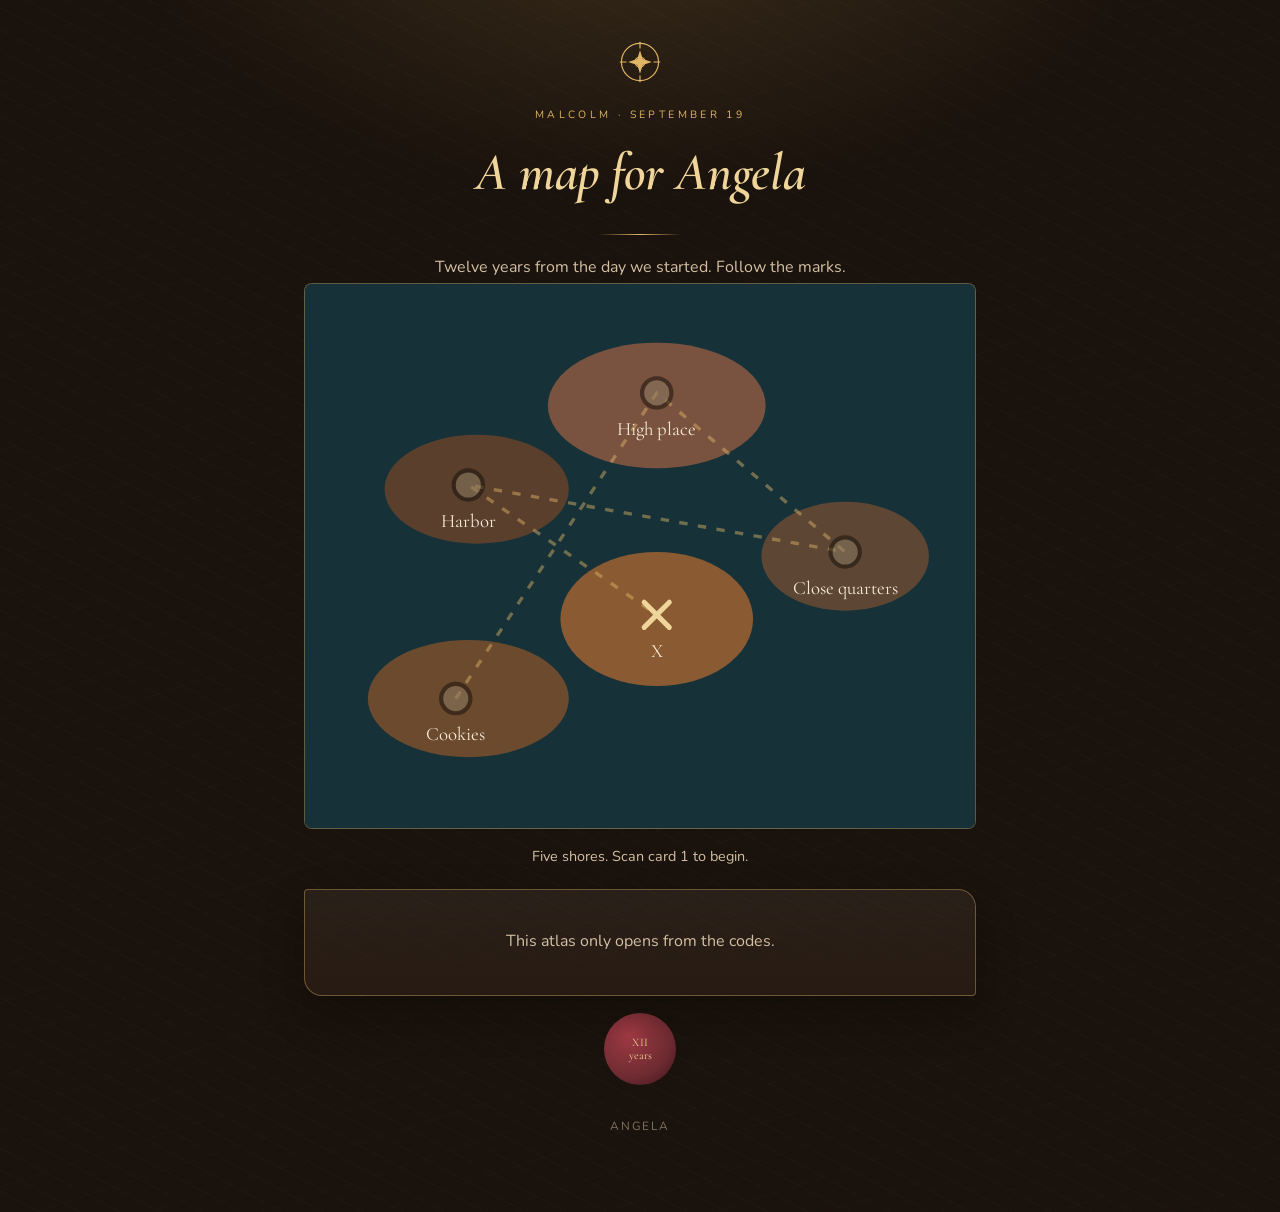
==== commit d8e4971f: "Scan 1 shows lights quote then questions" ====
--- a/index.html
+++ b/index.html
@@ -56,8 +56,10 @@
     function okAnswer(got, accepted) {
       const g = norm(got);
       if (!g) return false;
-      if (g.indexOf("hologram") !== -1) return true;
-      return (accepted || []).some((a) => { const n = norm(a); return g === n || g.indexOf(n) !== -1 || n.indexOf(g) !== -1; });
+      const list = (accepted || []).map(norm).filter(Boolean);
+      if (!list.length) return false;
+      if (list.some((n) => n.indexOf("hologram") !== -1) && g.indexOf("hologram") !== -1) return true;
+      return list.some((n) => g === n || g.indexOf(n) !== -1 || n.indexOf(g) !== -1);
     }
     function bindQuiz(questions, onDone) {
       let i = 0;
@@ -102,7 +104,7 @@
       if (inp) inp.addEventListener("keydown", (e) => { if (e.key === "Enter") tryUnlock(); });
     }
     function renderCover() {
-      document.getElementById("app").innerHTML = `${markIcon()}<p class="kicker">${H.fromName} \u00b7 September 19</p><h1>${H.title}</h1><div class="rule"></div><p class="sub">${H.subtitle}</p>${atlasSvg(0)}<p class="map-note">Five shores. The first mark comes from his phone.</p><section class="card cover"><p>This atlas only opens from the codes.</p></section><div class="seal">XII<br/>years</div><p class="foot">${H.herName}</p>`;
+      document.getElementById("app").innerHTML = `${markIcon()}<p class="kicker">${H.fromName} \u00b7 September 19</p><h1>${H.title}</h1><div class="rule"></div><p class="sub">${H.subtitle}</p>${atlasSvg(0)}<p class="map-note">Five shores. Scan card 1 to begin.</p><section class="card cover"><p>This atlas only opens from the codes.</p></section><div class="seal">XII<br/>years</div><p class="foot">${H.herName}</p>`;
     }
     function renderStop(stop) {
       const isFinal = !!stop.final;
@@ -115,17 +117,24 @@
         ? `<p class="clue">${escapeHtml(stop.riddle || "Put your finger on the X.")}</p>${atlasSvg(stop.n)}<p class="map-note" id="mapNote">Touch the X to break the first seal.</p><div class="reveal" id="afterMap"><div id="lockBox" ${dateLocked ? "" : "hidden"}><p class="sub">Eight digits. The day the map began.</p><div class="unlock"><input id="unlockIn" inputmode="numeric" autocomplete="off" placeholder="MMDDYYYY" /><button type="button" id="unlockBtn">Break the seal</button></div><p class="err" id="unlockErr" hidden>Not that date.</p></div><div id="finalBox" ${dateLocked ? "hidden" : ""}><div class="letter">${escapeHtml(stop.letter || "")}</div>${gallery ? `<div class="gallery">${gallery}</div>` : ""}${video}</div></div>`
         : `<p class="clue">${escapeHtml(stop.riddle || "")}</p>${video}${atlasSvg(stop.n)}<p class="map-note" id="mapNote">Touch the right shore.</p><div class="reveal" id="afterMap"><p class="clue">${escapeHtml(stop.clue || "")}</p>${img}${hint}</div>`;
       const questions = Array.isArray(stop.quiz) ? stop.quiz.filter((q) => q && q.q) : [];
+      const quoteHtml = stop.quote ? `<div id="quoteBox"><p class="kicker" style="letter-spacing:0.18em">A line for you</p><p class="clue">\u201c${escapeHtml(stop.quote)}\u201d</p><div class="unlock"><button type="button" id="quoteBtn">Continue</button></div></div>` : "";
       const quizHtml = questions.length
-        ? `<div id="quizBox"><p class="kicker" style="letter-spacing:0.18em">Remember</p><div class="media" id="quizPicWrap" hidden><img id="quizPic" alt="" /></div><p class="clue" id="quizQ"></p><div class="unlock"><input id="quizIn" autocomplete="off" autocapitalize="none" /><button type="button" id="quizBtn">Answer</button></div><p class="err" id="quizErr" hidden>Not that.</p></div><div id="afterQuiz" hidden>${hunt}</div>`
-        : hunt;
+        ? `${quoteHtml}<div id="quizBox" ${stop.quote ? "hidden" : ""}><p class="kicker" style="letter-spacing:0.18em">Remember</p><div class="media" id="quizPicWrap" hidden><img id="quizPic" alt="" /></div><p class="clue" id="quizQ"></p><div class="unlock"><input id="quizIn" autocomplete="off" autocapitalize="none" /><button type="button" id="quizBtn">Answer</button></div><p class="err" id="quizErr" hidden>Not that.</p></div><div id="afterQuiz" hidden>${hunt}</div>`
+        : (quoteHtml || hunt);
       const label = isFinal ? "X marks the spot" : `Chart ${roman(stop.n)} of ${roman(total)}`;
       document.getElementById("app").innerHTML = `${markIcon()}<p class="kicker">${label}</p><h2>${escapeHtml(stop.title || "")}</h2><div class="rule"></div><section class="card">${quizHtml}</section><p class="foot">${H.fromName} \u00b7 Angela</p>`;
+      const qbtn = document.getElementById("quoteBtn");
+      if (qbtn) qbtn.addEventListener("click", () => {
+        document.getElementById("quoteBox").hidden = true;
+        const box = document.getElementById("quizBox");
+        if (box) box.hidden = false;
+      });
       if (questions.length) bindQuiz(questions, () => {
         document.getElementById("quizBox").hidden = true;
         document.getElementById("afterQuiz").hidden = false;
         wireHunt(stop);
       });
-      else wireHunt(stop);
+      else if (!stop.quote) wireHunt(stop);
     }
     function tryUnlock() {
       const val = (document.getElementById("unlockIn").value || "").replace(/\D/g, "");
